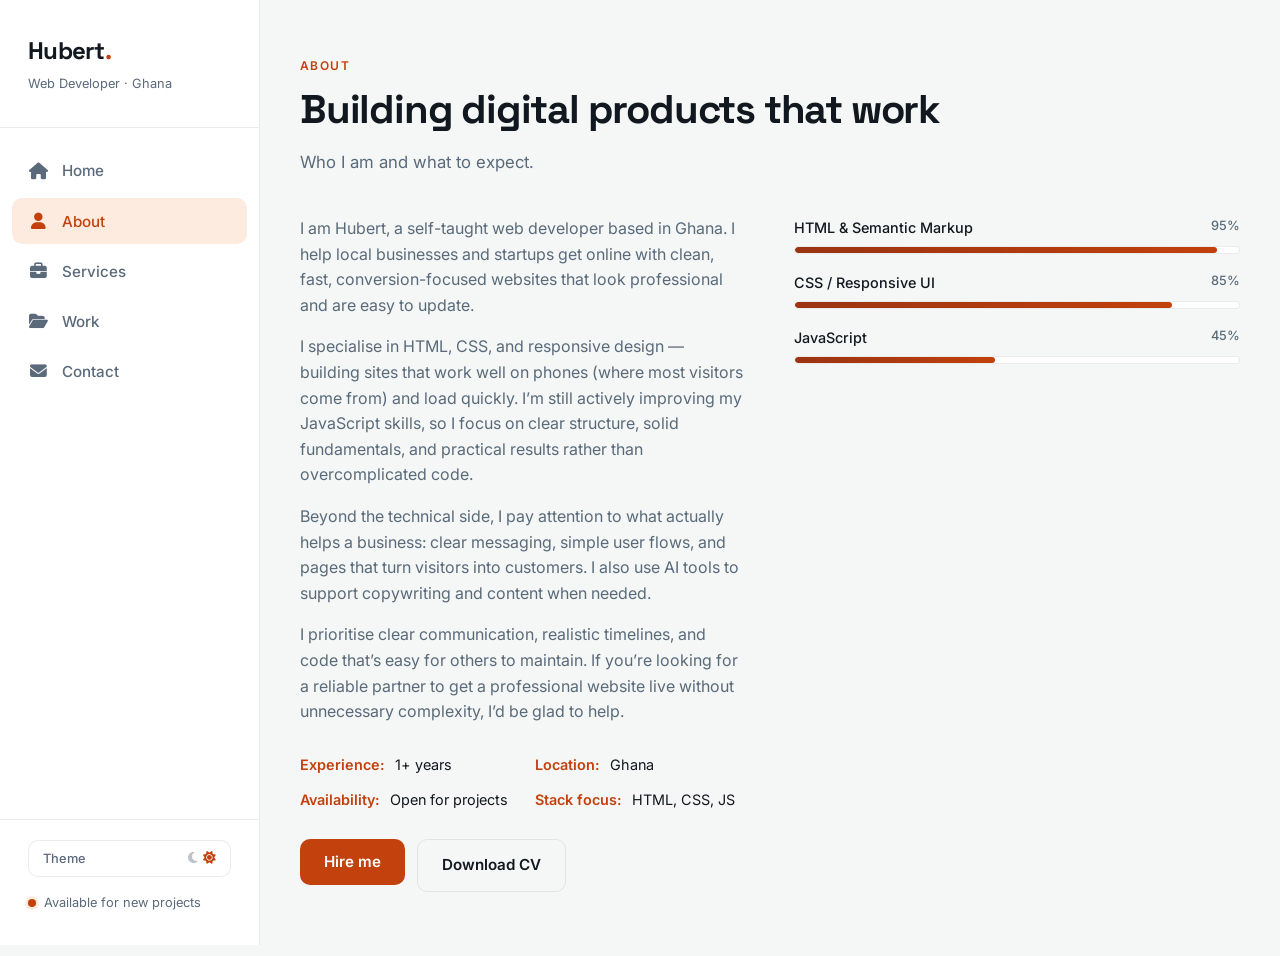
==== portfolio-about (1).html @ 47f520fe "Add files via upload" ====
<!DOCTYPE html>
<html lang="en" data-theme="dark">
<head>
  <meta charset="UTF-8" />
  <meta name="viewport" content="width=device-width, initial-scale=1.0" />
  <meta name="description" content="Hubert — Web Developer from Ghana. Clean, fast, conversion-focused websites that help businesses look credible and sell." />
  <meta name="theme-color" content="#0f1419" />
  <title>Hubert | Web Developer</title>

  <link rel="preconnect" href="https://fonts.googleapis.com" />
  <link rel="preconnect" href="https://fonts.gstatic.com" crossorigin />
  <link href="https://fonts.googleapis.com/css2?family=Inter:wght@400;500;600;700&family=Space+Grotesk:wght@500;600;700&display=swap" rel="stylesheet" />
  <link rel="stylesheet" href="https://cdnjs.cloudflare.com/ajax/libs/font-awesome/6.5.2/css/all.min.css" />
  <link rel="stylesheet" href="https://cdn.jsdelivr.net/npm/swiper@11/swiper-bundle.min.css" />
  <link rel="stylesheet" href="styles.css">
 
 <style>
     body {
         height: 100%;
         width: 100%;
     }
     
    
     }
    
      @media (max-width: 990px) {
      .sidebar { display: none; }
      .mobile-nav { display: flex; }
      .mobile-theme { display: flex; }
      .slide-inner { padding: 2rem 1.25rem 5.5rem; }
      .about-grid, .contact-grid { grid-template-columns: 1fr; gap: 2rem; }
      .form-row { grid-template-columns: 1fr; }
      .home-stats { gap: 1.5rem; }
      .app { height: 100%; width: 100%; }
      .home-slide .swiper-slide{height: 100vh;}
      .main {height: 100%;} 
      body { height: 100%;}
      .scroll-hint {
      position: fixed;
      padding-bottom: 60px;
      }
    }
    @media (max-width: 480px) {
      .home-title { font-size: 2.1rem; }
      .services-grid, .projects-grid { grid-template-columns: 1fr; }
    }
    @media (prefers-reduced-motion: reduce) {
      *, *::before, *::after {
        animation-duration: 0.01ms !important;
        transition-duration: 0.01ms !important;
      }
    }
 </style>
</head>
<body>
  <div class="app">
    <aside class="sidebar">
      <div class="brand">
        <div class="logo">Hubert<span>.</span></div>
        <div class="tagline">Web Developer · Ghana</div>
      </div>
      <nav class="nav" aria-label="Main navigation">
          <a href="portfolio-home.html"><button class="nav-item"><i class="fa-solid fa-house"></i> Home</button></a>
          <a href="portfolio-about.html"><button class="nav-item active" aria-current="page"><i class="fa-solid fa-user"></i> About</button></a>
          <a href="portfolio-services.html"><button class="nav-item"><i class="fa-solid fa-briefcase"></i> Services</button></a>
          <a href="portfolio-work.html"><button class="nav-item"><i class="fa-solid fa-folder-open"></i> Work</button></a>
          <a href="portfolio-contact.html"><button class="nav-item"><i class="fa-solid fa-envelope"></i> Contact</button></a>
        </nav>
      <div class="sidebar-footer">
        <button class="theme-toggle" id="themeToggle" type="button" aria-label="Toggle theme">
          <span>Theme</span>
          <span class="icons"><i class="fa-solid fa-moon"></i><i class="fa-solid fa-sun"></i></span>
        </button>
        <div class="availability">
          <span class="dot" aria-hidden="true"></span>
          Available for new projects
        </div>
      </div>
    </aside>

    <main class="main">
      <div class="swiper" id="portfolioSwiper">
        <div class="swiper-wrapper">

          <section class="swiper-slide" data-hash="about">
            <div class="slide-inner">
              <p class="section-label">About</p>
              <h2 class="section-title">Building digital products that work</h2>
              <p class="section-desc">Who I am and what to expect.</p>
              <div class="about-grid">
                <div class="about-text">
                  <p>I am Hubert, a self-taught web developer based in Ghana. I help local businesses and startups get online with clean, fast, conversion-focused websites that look professional and are easy to update.</p>
                  <p>I specialise in HTML, CSS, and responsive design — building sites that work well on phones (where most visitors come from) and load quickly. I’m still actively improving my JavaScript skills, so I focus on clear structure, solid fundamentals, and practical results rather than overcomplicated code.</p>
                  <p>Beyond the technical side, I pay attention to what actually helps a business: clear messaging, simple user flows, and pages that turn visitors into customers. I also use AI tools to support copywriting and content when needed.</p>
                  <p>I prioritise clear communication, realistic timelines, and code that’s easy for others to maintain. If you’re looking for a reliable partner to get a professional website live without unnecessary complexity, I’d be glad to help.</p>
                  <div class="about-meta">
                    <div class="meta-item"><span>Experience:</span> 1+ years</div>
                    <div class="meta-item"><span>Location:</span> Ghana</div>
                    <div class="meta-item"><span>Availability:</span> Open for projects</div>
                    <div class="meta-item"><span>Stack focus:</span> HTML, CSS, JS</div>
                  </div>
                  <div class="btn-group">
                    <a href="portfolio-contact.html"><button class="btn btn-primary" data-goto="4">Hire me</button></a>
                    <a class="btn btn-ghost" href="Hubert_Sackey_Web_Developer_Resume.pdf" download>Download CV</a>
                  </div>
                </div>
                <div class="skills" id="skills">
                  <div class="skill">
                    <div class="skill-header"><span>HTML &amp; Semantic Markup</span><span class="pct">95%</span></div>
                    <div class="skill-bar"><div class="skill-fill" data-width="95"></div></div>
                  </div>
                  <div class="skill">
                    <div class="skill-header"><span>CSS / Responsive UI</span><span class="pct">85%</span></div>
                    <div class="skill-bar"><div class="skill-fill" data-width="85"></div></div>
                  </div>
                  <div class="skill">
                    <div class="skill-header"><span>JavaScript</span><span class="pct">45%</span></div>
                    <div class="skill-bar"><div class="skill-fill" data-width="45"></div></div>
                  </div>
                </div>
              </div>
            </div>
          </section>

        
        </div>
      </div>
    </main>
  </div>

  <nav class="mobile-nav" aria-label="Mobile navigation">
      <a href="portfolio-home.html"><button><i class="fa-solid fa-house"></i> Home</button></a>
      <a href="portfolio-about.html"><button class="active"><i class="fa-solid fa-user"></i> About</button></a>
      <a href="portfolio-services.html"><button><i class="fa-solid fa-briefcase"></i> Services</button></a>
      <a href="portfolio-work.html"><button><i class="fa-solid fa-folder-open"></i> Work</button></a>
      <a href="portfolio-contact.html"><button><i class="fa-solid fa-envelope"></i> Contact</button></a>
    </nav>
  <button class="mobile-theme" id="mobileThemeToggle" type="button" aria-label="Toggle theme">
    <i class="fa-solid fa-moon" id="mobileThemeIcon"></i>
  </button>

  <div class="case-overlay" id="caseOverlay" role="dialog" aria-modal="true" aria-labelledby="caseTitle">
    <div class="case-header">
      <button type="button" class="case-back" id="caseBack"><i class="fa-solid fa-arrow-left"></i> Back to work</button>
    </div>
    <div class="case-body"><div class="case-inner" id="caseContent"></div></div>
  </div>

  <script src="https://cdn.jsdelivr.net/npm/swiper@11/swiper-bundle.min.js"></script>
  <script src="nav.js"></script>
<script>
  // Animate skill bars when the page loads
  requestAnimationFrame(() => {
    document.querySelectorAll('.skill-fill').forEach(bar => {
      bar.style.width = (bar.dataset.width || 0) + '%';
    });
  });
</script>
</body>
</html>
---- styles.css ----
:root, [data-theme="dark"] {
      --bg: #0f1419;
      --bg-elevated: #1a222c;
      --bg-card: #212a36;
      --text: #e8eef4;
      --text-muted: #8b9bb4;
      --accent: #e85d04;
      --accent-dark: #c2410c;
      --accent-soft: rgba(232, 93, 4, 0.12);
      --border: rgba(255, 255, 255, 0.07);
      --shadow: 0 12px 40px rgba(0, 0, 0, 0.4);
    }
    [data-theme="light"] {
      --bg: #f4f7f5;
      --bg-elevated: #ffffff;
      --bg-card: #ffffff;
      --text: #12181f;
      --text-muted: #5a6a7a;
      --accent: #c2410c;
      --accent-dark: #9a3412;
      --accent-soft: rgba(232, 93, 4, 0.12);
      --border: rgba(0, 0, 0, 0.08);
      --shadow: 0 12px 32px rgba(0, 0, 0, 0.08);
    }
    :root {
      --radius: 14px;
      --sidebar-w: 260px;
      --transition: 0.25s cubic-bezier(0.4, 0, 0.2, 1);
      --font: 'Inter', system-ui, sans-serif;
      --font-display: 'Space Grotesk', 'Inter', sans-serif;
    }
    *, *::before, *::after { margin: 0; padding: 0; box-sizing: border-box; }
    html { scroll-behavior: smooth;  -webkit-text-size-adjust: 100%; }
    body {
      font-family: var(--font);
      background: var(--bg);
      color: var(--text);
      line-height: 1.6;
      height: 100%;
      -webkit-font-smoothing: antialiased;
      transition: background 0.3s ease, color 0.3s ease;
    }
    a { color: inherit; text-decoration: none; }
    button { font-family: inherit; cursor: pointer; }
    ul { list-style: none; }
    img { max-width: 100%; display: block; }

    .app { display: flex; height: 100%; width: 100%; }
    
    .sidebar {
      width: var(--sidebar-w);
      flex-shrink: 0;
      background: var(--bg-elevated);
      border-right: 1px solid var(--border);
      display: flex;
      flex-direction: column;
      padding: 2rem 0;
      z-index: 20;
      transition: background 0.3s ease, border-color 0.3s ease;
      height: 105vh;
    }
    

    .brand {
      padding: 0 1.75rem 2rem;
      border-bottom: 1px solid var(--border);
      margin-bottom: 1.25rem;
    }
    
    .brand .logo {
      font-family: var(--font-display);
      font-size: 1.5rem;
      font-weight: 700;
      letter-spacing: -0.03em;
    }
    
    .brand .logo span { color: var(--accent); }
    .brand .tagline { font-size: 0.8rem; color: var(--text-muted); margin-top: 0.25rem; }
    .nav {
      flex: 1;
      display: flex;
      flex-direction: column;
      gap: 0.25rem;
      padding: 0 0.75rem;
    }
    
    .nav-item {
      display: flex;
      align-items: center;
      gap: 0.85rem;
      padding: 0.85rem 1rem;
      border-radius: 10px;
      color: var(--text-muted);
      font-weight: 500;
      font-size: 0.95rem;
      transition: var(--transition);
      border: none;
      background: transparent;
      width: 100%;
      text-align: left;
    }
    
    .nav-item i { width: 1.25rem; text-align: center; font-size: 1.05rem; }
    .nav-item:hover { color: var(--text); background: var(--accent-soft); }
    .nav-item.active { color: var(--accent); background: var(--accent-soft); }
    .sidebar-footer {
      padding: 1.25rem 1.75rem 0;
      border-top: 1px solid var(--border);
      margin-top: auto;
      display: flex;
      flex-direction: column;
      gap: 1rem;
    }
    .availability {
      display: flex;
      align-items: center;
      gap: 0.5rem;
      font-size: 0.8rem;
      color: var(--text-muted);
    }
    .availability .dot {
      width: 8px; height: 8px;
      background: var(--accent);
      border-radius: 50%;
      box-shadow: 0 0 0 3px var(--accent-soft);
      animation: pulse 2s infinite;
    }
    @keyframes pulse {
      0%, 100% { opacity: 1; }
      50% { opacity: 0.5; }
    }
    .theme-toggle {
      display: flex;
      align-items: center;
      justify-content: space-between;
      gap: 0.75rem;
      padding: 0.6rem 0.85rem;
      background: var(--bg-card);
      border: 1px solid var(--border);
      border-radius: 10px;
      color: var(--text-muted);
      font-size: 0.8rem;
      font-weight: 500;
      transition: var(--transition);
      width: 100%;
    }
    .theme-toggle:hover { border-color: var(--accent); color: var(--accent); }
    .theme-toggle .icons { display: flex; gap: 0.35rem; }
    .theme-toggle .icons i { opacity: 0.4; transition: opacity 0.2s; }
    [data-theme="dark"] .theme-toggle .fa-moon { opacity: 1; color: var(--accent); }
    [data-theme="light"] .theme-toggle .fa-sun { opacity: 1; color: var(--accent); }

    .main { flex: 1; min-width: 0; min-height:100%; height: 100%; position: relative; }
    .swiper { width: 100%; height: 100%; }
    .swiper-slide {
      height: 100%;
      overflow-y: auto;
      overflow-x: hidden;
      background: var(--bg);
      -webkit-overflow-scrolling: touch;
      transition: background 0.3s ease;
      height: 100%;
      }
    .slide-inner {
      max-width: 1100px;
      margin: 0 auto;
      padding: 3.5rem 2.5rem 4rem;
      min-height: 100%;
    }

    .mobile-nav {
      display: none;
      position: fixed;
      bottom: 0; left: 0; right: 0;
      background: var(--bg-elevated);
      border-top: 1px solid var(--border);
      padding: 0.5rem 0.5rem calc(0.5rem + env(safe-area-inset-bottom));
      z-index: 30;
      justify-content: space-around;
    }
    .mobile-nav button {
      display: flex;
      flex-direction: column;
      align-items: center;
      gap: 0.2rem;
      background: none;
      border: none;
      color: var(--text-muted);
      font-size: 0.65rem;
      padding: 0.4rem 0.6rem;
      transition: var(--transition);
    }
    .mobile-nav button i { font-size: 1.15rem; }
    .mobile-nav button.active { color: var(--accent); }
    .mobile-theme {
      position: fixed;
      top: 1rem; right: 1rem;
      z-index: 25;
      width: 42px; height: 42px;
      border-radius: 12px;
      background: var(--bg-elevated);
      border: 1px solid var(--border);
      color: var(--text-muted);
      display: none;
      align-items: center;
      justify-content: center;
      font-size: 1.1rem;
      box-shadow: var(--shadow);
      transition: var(--transition);
    }
    .mobile-theme:hover { color: var(--accent); border-color: var(--accent); }

    .section-label {
      font-size: 0.75rem;
      font-weight: 600;
      letter-spacing: 0.12em;
      text-transform: uppercase;
      color: var(--accent);
      margin-bottom: 0.75rem;
    }
    .section-title {
      font-family: var(--font-display);
      font-size: clamp(1.85rem, 4vw, 2.5rem);
      font-weight: 700;
      letter-spacing: -0.03em;
      line-height: 1.15;
      margin-bottom: 1rem;
    }
    .section-desc {
      color: var(--text-muted);
      font-size: 1.05rem;
      max-width: 540px;
      margin-bottom: 2.5rem;
    }
    .btn {
      display: inline-flex;
      align-items: center;
      justify-content: center;
      gap: 0.5rem;
      padding: 0.85rem 1.5rem;
      border-radius: 10px;
      font-weight: 600;
      font-size: 0.95rem;
      border: none;
      transition: var(--transition);
    }
    .btn-primary { background: var(--accent); color: #1a0a00; }
    [data-theme="light"] .btn-primary { color: #fff; }
    .btn-primary:hover {
      filter: brightness(1.08);
      transform: translateY(-1px);
      box-shadow: 0 8px 24px var(--accent-soft);
    }
    .btn-ghost {
      background: transparent;
      color: var(--text);
      border: 1px solid var(--border);
    }
    .btn-ghost:hover { border-color: var(--accent); color: var(--accent); }
    .btn-group { display: flex; flex-wrap: wrap; gap: 0.75rem; margin-top: 1.75rem; }

    .home-slide .slide-inner {
      display: flex;
      flex-direction: column;
      justify-content: center;
      min-height: 100vh;
    }
    
    .home-badge {
      display: inline-flex;
      align-items: center;
      gap: 0.5rem;
      background: var(--accent-soft);
      color: var(--accent);
      font-size: 0.8rem;
      font-weight: 600;
      padding: 0.4rem 0.9rem;
      border-radius: 999px;
      margin-bottom: 1.5rem;
      width: fit-content;
    }
    .home-title {
      font-family: var(--font-display);
      font-size: clamp(2.4rem, 6vw, 3.75rem);
      font-weight: 700;
      letter-spacing: -0.04em;
      line-height: 1.1;
      margin-bottom: 0.75rem;
    }
    .home-title .name { color: var(--accent); }
    .home-role {
      font-size: clamp(1.15rem, 2.5vw, 1.4rem);
      color: var(--text-muted);
      font-weight: 500;
      margin-bottom: 1.25rem;
    }
    .home-role .typed { color: var(--accent); font-weight: 600; }
    .home-lead {
      font-size: 1.1rem;
      color: var(--text-muted);
      max-width: 480px;
      margin-bottom: 0.5rem;
    }
    .home-stats {
      display: flex;
      flex-wrap: wrap;
      gap: 2rem;
      margin-top: 2.5rem;
      padding-top: 2rem;
      border-top: 1px solid var(--border);
    }
    .stat strong {
      display: block;
      font-family: var(--font-display);
      font-size: 1.75rem;
      font-weight: 700;
      color: var(--accent);
      letter-spacing: -0.02em;
    }
    .stat span { font-size: 0.85rem; color: var(--text-muted); }

    .about-grid {
      display: grid;
      grid-template-columns: 1fr 1fr;
      gap: 3rem;
      align-items: start;
    }
    .about-text p { color: var(--text-muted); margin-bottom: 1rem; }
    .about-meta {
      display: grid;
      grid-template-columns: 1fr 1fr;
      gap: 0.75rem 1.5rem;
      margin: 1.75rem 0;
    }
    .meta-item { font-size: 0.9rem; }
    .meta-item span { color: var(--accent); font-weight: 600; margin-right: 0.35rem; }
    .skills { display: flex; flex-direction: column; gap: 1.1rem; }
    .skill { display: flex; flex-direction: column; gap: 0.4rem; }
    .skill-header {
      display: flex;
      justify-content: space-between;
      font-size: 0.9rem;
      font-weight: 500;
    }
    .skill-header .pct { color: var(--text-muted); font-size: 0.8rem; }
    .skill-bar {
      height: 8px;
      background: var(--bg-card);
      border: 1px solid var(--border);
      border-radius: 999px;
      overflow: hidden;
    }
    .skill-fill {
      height: 100%;
      background: linear-gradient(90deg, var(--accent-dark), var(--accent));
      border-radius: 999px;
      width: 0;
      transition: width 1.1s cubic-bezier(0.22, 1, 0.36, 1);
    }

    .services-grid {
      display: grid;
      grid-template-columns: repeat(auto-fill, minmax(260px, 1fr));
      gap: 1.25rem;
    }
    .service-card {
      background: var(--bg-card);
      border: 1px solid var(--border);
      border-radius: var(--radius);
      padding: 1.75rem;
      transition: var(--transition);
      height: 100%;
      display: flex;
      flex-direction: column;
    }
    .service-card:hover {
      border-color: var(--accent);
      transform: translateY(-4px);
      box-shadow: var(--shadow);
    }
    .service-icon {
      width: 48px; height: 48px;
      border-radius: 12px;
      background: var(--accent-soft);
      color: var(--accent);
      display: flex;
      align-items: center;
      justify-content: center;
      font-size: 1.25rem;
      margin-bottom: 1.25rem;
    }
    .service-card h3 {
      font-family: var(--font-display);
      font-size: 1.15rem;
      font-weight: 600;
      margin-bottom: 0.6rem;
      letter-spacing: -0.02em;
    }
    .service-card p { color: var(--text-muted); font-size: 0.92rem; flex: 1; }

    .projects-grid {
      display: grid;
      grid-template-columns: repeat(auto-fill, minmax(280px, 1fr));
      gap: 1.5rem;
    }
    .project-card {
      background: var(--bg-card);
      border: 1px solid var(--border);
      border-radius: var(--radius);````
      overflow: hidden;
      transition: var(--transition);
      display: flex;
      flex-direction: column;
    }
    .project-card:hover {
      border-color: var(--accent);
      transform: translateY(-4px);
      box-shadow: var(--shadow);
    }
    .project-thumb {
      aspect-ratio: 16 / 10;
      background: linear-gradient(135deg, var(--accent-soft) 0%, var(--bg) 100%);
      display: flex;
      align-items: center;
      justify-content: center;
      position: relative;
      overflow: auto;
    }
    .project-thumb img {
      font-size: 2.5rem;
      z-index: 1;
      border-radius: 10px 10px 10px 10px;````
    }
    
    .project-body {
      padding: 1.35rem 1.5rem 1.5rem;
      flex: 1;
      display: flex;
      flex-direction: column;
    }
    .project-tags { display: flex; flex-wrap: wrap; gap: 0.4rem; margin-bottom: 0.75rem; }
    .tag {
      font-size: 0.7rem;
      font-weight: 600;
      text-transform: uppercase;
      letter-spacing: 0.04em;
      padding: 0.25rem 0.55rem;
      border-radius: 6px;
      background: var(--accent-soft);
      color: var(--accent);
    }
    .project-body h3 {
      font-family: var(--font-display);
      font-size: 1.15rem;
      font-weight: 600;
      margin-bottom: 0.5rem;
      letter-spacing: -0.02em;
    }
    .project-body p {
      color: var(--text-muted);
      font-size: 0.9rem;
      flex: 1;
      margin-bottom: 1rem;
    }
    .project-link {
      font-size: 0.85rem;
      font-weight: 600;
      color: var(--accent);
      display: inline-flex;
      align-items: center;
      gap: 0.35rem;
      background: none;
      border: none;
      padding: 0;
      cursor: pointer;
    }
    .project-link:hover { gap: 0.55rem; }

    .contact-grid {
      display: grid;
      grid-template-columns: 1fr 1.4fr;
      gap: 2.5rem;
      align-items: start;
    }
    .contact-info { display: flex; flex-direction: column; gap: 1.25rem; }
    .contact-item { display: flex; gap: 1rem; align-items: flex-start; }
    .contact-item .icon {
      width: 44px; height: 44px;
      border-radius: 10px;
      background: var(--accent-soft);
      color: var(--accent);
      display: flex;
      align-items: center;
      justify-content: center;
      flex-shrink: 0;
    }
    .contact-item h4 {
      font-size: 0.85rem;
      font-weight: 600;
      color: var(--text-muted);
      margin-bottom: 0.15rem;
    }
    .contact-item p, .contact-item a { font-weight: 500; font-size: 0.95rem; }
    .contact-item a:hover { color: var(--accent); }
    .socials { display: flex; gap: 0.6rem; margin-top: 1.5rem; }
    .socials a {
      width: 40px; height: 40px;
      border-radius: 10px;
      background: var(--bg-card);
      border: 1px solid var(--border);
      display: flex;
      align-items: center;
      justify-content: center;
      color: var(--text-muted);
      transition: var(--transition);
    }
    .socials a:hover {
      color: var(--accent);
      border-color: var(--accent);
      background: var(--accent-soft);
    }
    .contact-form {
      background: var(--bg-card);
      border: 1px solid var(--border);
      border-radius: var(--radius);
      padding: 1.75rem;
    }
    .form-row {
      display: grid;
      grid-template-columns: 1fr 1fr;
      gap: 1rem;
      margin-bottom: 1rem;
    }
    .form-group { margin-bottom: 1rem; }
    .form-group label {
      display: block;
      font-size: 0.8rem;
      font-weight: 600;
      color: var(--text-muted);
      margin-bottom: 0.4rem;
    }
    .form-group input,
    .form-group textarea {
      width: 100%;
      padding: 0.85rem 1rem;
      background: var(--bg);
      border: 1px solid var(--border);
      border-radius: 10px;
      color: var(--text);
      font-family: inherit;
      font-size: 0.95rem;
      transition: var(--transition);
    }
    .form-group input:focus,
    .form-group textarea:focus {
      outline: none;
      border-color: var(--accent);
      box-shadow: 0 0 0 3px var(--accent-soft);
    }
    .form-group textarea { resize: vertical; min-height: 120px; }
    .form-note { font-size: 0.75rem; color: var(--text-muted); margin-top: 0.75rem; }

    .scroll-hint {
      position: absolute;
      bottom: 1.5rem;
      left: 50%;
      transform: translateX(-50%);
      font-size: 0.8rem;
      color: var(--text-muted);
      display: flex;
      align-items: center;
      gap: 0.4rem;
      opacity: 0.7;
      pointer-events: none;
      z-index: 5;
    }
    .scroll-hint i { animation: bounce 1.4s infinite; }
    @keyframes bounce {
      0%, 100% { transform: translateX(0); }
      50% { transform: translateX(4px); }
    }

    .case-overlay {
      position: fixed;
      inset: 0;
      z-index: 100;
      background: var(--bg);
      display: none;
      flex-direction: column;
      overflow: hidden;
    }
    .case-overlay.open { display: flex; }
    .case-header {
      flex-shrink: 0;
      display: flex;
      align-items: center;
      justify-content: space-between;
      padding: 1rem 1.5rem;
      border-bottom: 1px solid var(--border);
      background: var(--bg-elevated);
    }
    .case-back {
      display: inline-flex;
      align-items: center;
      gap: 0.5rem;
      background: none;
      border: none;
      color: var(--text-muted);
      font-size: 0.9rem;
      font-weight: 500;
      padding: 0.5rem 0.75rem;
      border-radius: 8px;
      transition: var(--transition);
    }
    .case-back:hover { color: var(--accent); background: var(--accent-soft); }
    .case-body {
      flex: 1;
      overflow-y: auto;
      -webkit-overflow-scrolling: touch;
      padding: 2.5rem 1.5rem 4rem;
    }
    .case-inner { max-width: 720px; margin: 0 auto; }
    .case-inner .section-label { margin-bottom: 0.5rem; }
    .case-inner h1 {
      font-family: var(--font-display);
      font-size: clamp(1.75rem, 4vw, 2.25rem);
      font-weight: 700;
      letter-spacing: -0.03em;
      margin-bottom: 1rem;
      line-height: 1.2;
    }
    .case-meta { display: flex; flex-wrap: wrap; gap: 0.5rem; margin-bottom: 2rem; }
    .case-block { margin-bottom: 2rem; }
    .case-block h3 {
      font-family: var(--font-display);
      font-size: 1.1rem;
      font-weight: 600;
      margin-bottom: 0.6rem;
      color: var(--accent);
    }
    .case-block p, .case-block li {
      color: var(--text-muted);
      font-size: 1rem;
      margin-bottom: 0.5rem;
    }
    .case-block ul { padding-left: 1.25rem; list-style: disc; }
    .case-block li { margin-bottom: 0.35rem; }
    .case-result {
      background: var(--accent-soft);
      border: 1px solid var(--border);
      border-radius: var(--radius);
      padding: 1.25rem 1.5rem;
      margin: 1.5rem 0;
    }
    .case-result strong { color: var(--accent); }
    .case-cta { margin-top: 2.5rem; padding-top: 1.5rem; border-top: 1px solid var(--border); }

   
    
    /* ==== THE END ==== */
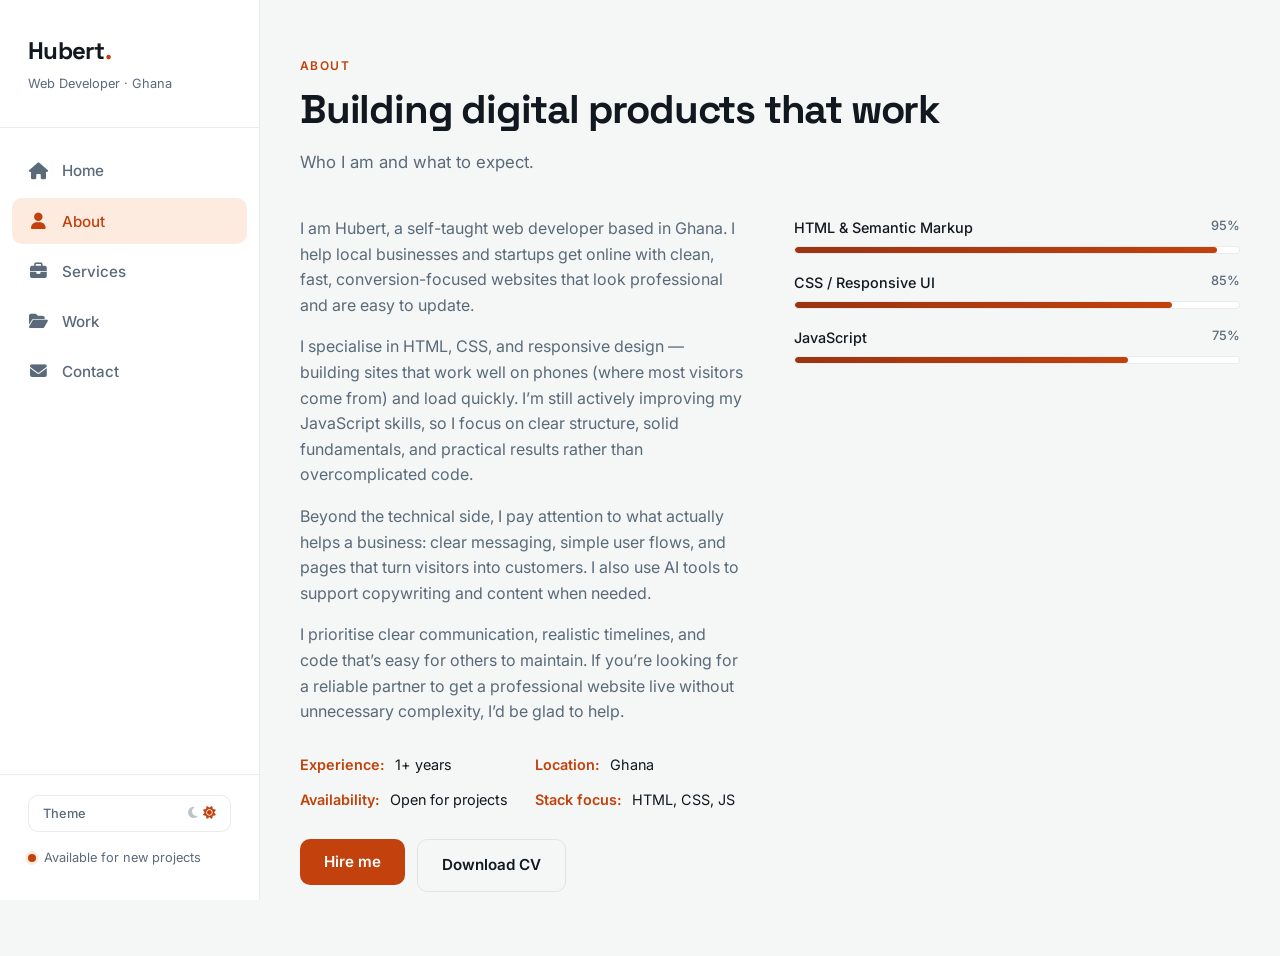
==== commit 9048a962: "Update JavaScript skill percentage to 75%" ====
--- a/portfolio-about (1).html
+++ b/portfolio-about (1).html
@@ -114,8 +114,8 @@
                     <div class="skill-bar"><div class="skill-fill" data-width="85"></div></div>
                   </div>
                   <div class="skill">
-                    <div class="skill-header"><span>JavaScript</span><span class="pct">45%</span></div>
-                    <div class="skill-bar"><div class="skill-fill" data-width="45"></div></div>
+                    <div class="skill-header"><span>JavaScript</span><span class="pct">75%</span></div>
+                    <div class="skill-bar"><div class="skill-fill" data-width="75"></div></div>
                   </div>
                 </div>
               </div>
--- a/styles.css
+++ b/styles.css
@@ -22,6 +22,9 @@
       --border: rgba(0, 0, 0, 0.08);
       --shadow: 0 12px 32px rgba(0, 0, 0, 0.08);
     }
+    
+
+
     :root {
       --radius: 14px;
       --sidebar-w: 260px;
@@ -29,6 +32,8 @@
       --font: 'Inter', system-ui, sans-serif;
       --font-display: 'Space Grotesk', 'Inter', sans-serif;
     }
+    
+    
     *, *::before, *::after { margin: 0; padding: 0; box-sizing: border-box; }
     html { scroll-behavior: smooth;  -webkit-text-size-adjust: 100%; }
     body {
@@ -36,9 +41,10 @@
       background: var(--bg);
       color: var(--text);
       line-height: 1.6;
-      height: 100%;
       -webkit-font-smoothing: antialiased;
       transition: background 0.3s ease, color 0.3s ease;
+      min-height: 100vh;
+      overflow-x: hidden;
     }
     a { color: inherit; text-decoration: none; }
     button { font-family: inherit; cursor: pointer; }
@@ -47,18 +53,33 @@
 
     .app { display: flex; height: 100%; width: 100%; }
     
-    .sidebar {
+  .sidebar {
       width: var(--sidebar-w);
       flex-shrink: 0;
       background: var(--bg-elevated);
       border-right: 1px solid var(--border);
       display: flex;
       flex-direction: column;
+      position: fixed;
       padding: 2rem 0;
       z-index: 20;
       transition: background 0.3s ease, border-color 0.3s ease;
-      height: 105vh;
-    }
+      height: 100vh;
+    }
+    
+   /* .sidebar {
+  width: var(--sidebar-w);
+  background: var(--bg-elevated);
+  border-right: 1px solid var(--border);
+  padding: 2rem 0;
+  display: flex;
+  flex-direction: column;
+  position: fixed;
+  transition: background 0.3s ease, border-color 0.3s ease;
+  
+  height: 100vh;
+  z-index: 20;
+}*/
     
 
     .brand {
@@ -150,7 +171,15 @@
     [data-theme="dark"] .theme-toggle .fa-moon { opacity: 1; color: var(--accent); }
     [data-theme="light"] .theme-toggle .fa-sun { opacity: 1; color: var(--accent); }
 
-    .main { flex: 1; min-width: 0; min-height:100%; height: 100%; position: relative; }
+    .main { 
+        flex: 1; 
+        min-height:100vh; 
+        height: 100%;
+        position: relative; 
+        flex: 1;
+        margin-left: var(--sidebar-w);
+        display: block;
+}}
     .swiper { width: 100%; height: 100%; }
     .swiper-slide {
       height: 100%;
@@ -166,6 +195,8 @@
       margin: 0 auto;
       padding: 3.5rem 2.5rem 4rem;
       min-height: 100%;
+      display: block;
+      position: relative;
     }
 
     .mobile-nav {
@@ -317,7 +348,7 @@
       color: var(--accent);
       letter-spacing: -0.02em;
     }
-    .stat span { font-size: 0.85rem; color: var(--text-muted); }
+    .stat span { font-size: 0.65rem; color: var(--text-muted); }
 
     .about-grid {
       display: grid;
@@ -655,6 +686,59 @@
     .case-result strong { color: var(--accent); }
     .case-cta { margin-top: 2.5rem; padding-top: 1.5rem; border-top: 1px solid var(--border); }
 
-   
-    
-    /* ==== THE END ==== */+   @media (max-width: 900px) {
+  .sidebar {
+    display: none;
+  }
+
+  .main {
+    margin-left: 0;
+  }
+
+  .section {
+    padding: 40px 24px 100px;
+  }
+
+  .mobile-nav {
+    display: flex;
+  }
+
+  .about-grid {
+    grid-template-columns: 1fr;
+    gap: 32px;
+  }
+
+  .contact-grid {
+    grid-template-columns: 1fr;
+  }
+
+  .form-row {
+    grid-template-columns: 1fr;
+  }
+
+  .stats {
+    gap: 24px;
+  }
+}
+
+@media (max-width: 480px) {
+  .section {
+    padding: 32px 18px 100px;
+  }
+
+  .home-title {
+    font-size: 2rem;
+  }
+
+  .btn-group {
+    flex-direction: column;
+  }
+
+  .btn {
+    width: 100%;
+    justify-content: center;
+  }
+}
+
+    
+    /* ==== THE END ==== */
